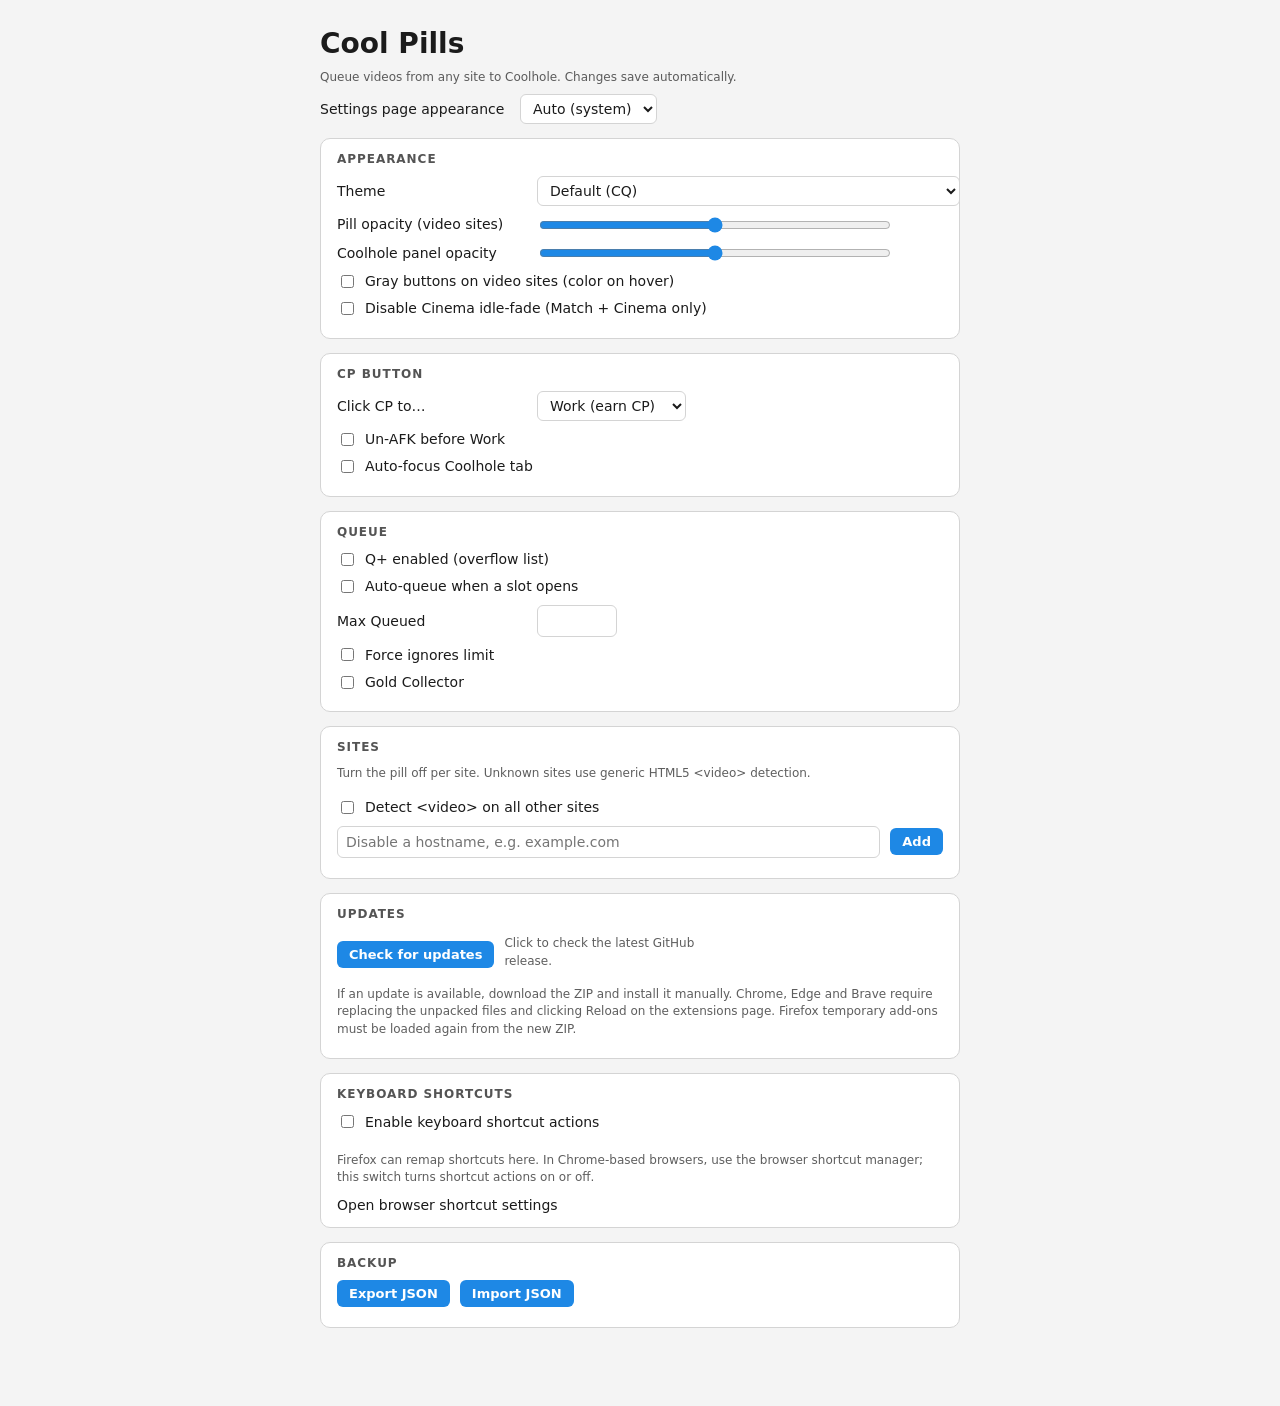
==== options.html @ 3862b857 "Add keyboard shortcut controls Co-authored-by: Copilot App <223556219+Copilot@users.noreply.github.c" ====
<!doctype html>
<html lang="en">
<head>
  <meta charset="utf-8">
  <title>Cool Pills — Settings</title>
  <meta name="viewport" content="width=device-width, initial-scale=1">
  <link rel="icon" href="icon32.png">
  <link rel="stylesheet" href="options.css">
</head>
<body>
  <main>
    <h1>Cool Pills</h1>
    <p class="sub">Queue videos from any site to Coolhole. Changes save automatically.</p>
    <label class="row"><span>Settings page appearance</span>
      <select id="uiMode"><option value="auto">Auto (system)</option><option value="light">Light</option><option value="dark">Dark</option></select></label>

    <section>
      <h2>Appearance</h2>
      <label class="row"><span>Theme</span>
        <select id="theme">
          <option value="default">Default (CQ)</option>
          <option value="steam">Old Steam</option>
          <option value="cobra">King Cobra</option>
          <option value="match">Match Coolhole (incl. Battle.net, Cinema, Black Spring)</option>
        </select>
      </label>
      <label class="row"><span>Pill opacity (video sites)</span>
        <input type="range" id="ytOpacity" min="10" max="100" step="1"><output id="ytOpacityV"></output></label>
      <label class="row"><span>Coolhole panel opacity</span>
        <input type="range" id="holeOpacity" min="0" max="100" step="1"><output id="holeOpacityV"></output></label>
      <label class="check"><input type="checkbox" id="grayButtons"> Gray buttons on video sites (color on hover)</label>
      <label class="check"><input type="checkbox" id="disableCinemaIdleHide"> Disable Cinema idle-fade (Match + Cinema only)</label>
    </section>

    <section>
      <h2>CP button</h2>
      <label class="row"><span>Click CP to…</span>
        <select id="cpMode">
          <option value="work">Work (earn CP)</option>
          <option value="qplus">Queue to Q+</option>
          <option value="schedule">Schedule to Q+</option>
        </select>
      </label>
      <label class="check"><input type="checkbox" id="unAfk"> Un-AFK before Work</label>
      <label class="check"><input type="checkbox" id="autoFocus"> Auto-focus Coolhole tab</label>
    </section>

    <section>
      <h2>Queue</h2>
      <label class="check"><input type="checkbox" id="qPlusEnabled"> Q+ enabled (overflow list)</label>
      <label class="check"><input type="checkbox" id="autoQueue"> Auto-queue when a slot opens</label>
      <label class="row"><span>Max Queued</span><input type="number" id="maxQueued" min="1" max="99" step="1"></label>
      <label class="check"><input type="checkbox" id="forceIgnoreLimit"> Force ignores limit</label>
      <label class="check"><input type="checkbox" id="goldChatHist"> Gold Collector</label>
    </section>

    <section>
      <h2>Sites</h2>
      <p class="hint">Turn the pill off per site. Unknown sites use generic HTML5 &lt;video&gt; detection.</p>
      <div id="sites"></div>
      <label class="check"><input type="checkbox" id="genericEnabled"> Detect &lt;video&gt; on all other sites</label>
      <div class="row">
        <input type="text" id="siteInput" placeholder="Disable a hostname, e.g. example.com">
        <button id="siteAdd" type="button">Add</button>
      </div>
      <ul id="siteList"></ul>
    </section>

    <section>
      <h2>Updates</h2>
      <div class="row">
        <button id="checkUpdates" type="button">Check for updates</button>
        <span id="updateStatus" class="hint" role="status" aria-live="polite">Click to check the latest GitHub release.</span>
      </div>
      <p class="hint">If an update is available, download the ZIP and install it manually. Chrome, Edge and Brave require replacing the unpacked files and clicking Reload on the extensions page. Firefox temporary add-ons must be loaded again from the new ZIP.</p>
      <div id="updateLink"></div>
    </section>

    <section>
      <h2>Keyboard shortcuts</h2>
      <label class="check"><input type="checkbox" id="keyboardShortcutsEnabled"> Enable keyboard shortcut actions</label>
      <div id="shortcutControls"></div>
      <p id="shortcutStatus" class="hint" role="status" aria-live="polite"></p>
      <p class="hint" id="shortcutHelp">Firefox can remap shortcuts here. In Chrome-based browsers, use the browser shortcut manager; this switch turns shortcut actions on or off.</p>
      <a id="shortcutManager" target="_blank" rel="noopener">Open browser shortcut settings</a>
    </section>

    <section>
      <h2>Backup</h2>
      <div class="row">
        <button id="export" type="button">Export JSON</button>
        <button id="importBtn" type="button">Import JSON</button>
        <input type="file" id="importFile" accept="application/json" hidden>
      </div>
      <p id="status" class="hint"></p>
    </section>
  </main>
  <script src="storage.js"></script>
  <script src="adapters.js"></script>
  <script src="options.js"></script>
</body>
</html>
---- options.css ----
:root{--bg:#161616;--fg:#e8e8e8;--card:#202020;--edge:#383838;--accent:#1e88e5;--red:#c62828;color-scheme:dark}
:root[data-mode=light]{--bg:#f4f4f4;--fg:#1b1b1b;--card:#fff;--edge:#d4d4d4;color-scheme:light}
@media (prefers-color-scheme:light){:root:not([data-mode=dark]):not([data-mode=light]){--bg:#f4f4f4;--fg:#1b1b1b;--card:#fff;--edge:#d4d4d4;color-scheme:light}}
body{margin:0;background:var(--bg);color:var(--fg);font:14px/1.45 system-ui,sans-serif}
main{max-width:640px;margin:0 auto;padding:24px 16px 64px}
h1{margin:0 0 4px}.sub,.hint{opacity:.7;font-size:12px;margin:4px 0 8px}
section{background:var(--card);border:1px solid var(--edge);border-radius:10px;padding:12px 16px;margin:14px 0}
h2{font-size:12px;letter-spacing:.08em;text-transform:uppercase;margin:0 0 8px;opacity:.75}
.row{display:flex;align-items:center;gap:10px;margin:8px 0}
.row>span{flex:0 0 190px}
.check{display:flex;align-items:center;gap:8px;margin:7px 0;cursor:pointer}
input[type=range]{flex:1;accent-color:var(--accent)}
input[type=text],input[type=number],select{background:var(--card);color:var(--fg);border:1px solid var(--edge);border-radius:6px;padding:5px 8px;font:inherit}
select option{background-color:var(--card);color:var(--fg)}
input[type=text]{flex:1}
output{min-width:40px;text-align:right}
button{border:0;border-radius:6px;padding:6px 12px;background:var(--accent);color:#fff;font:600 13px system-ui;cursor:pointer}
button.danger{background:var(--red)}
#updateLink{margin-top:8px}
#updateLink a{color:var(--accent);font-weight:600}
ul{list-style:none;padding:0;margin:6px 0}
li{display:flex;justify-content:space-between;align-items:center;padding:4px 0;border-bottom:1px solid var(--edge)}
li button{padding:2px 8px}
code{background:rgba(128,128,128,.2);padding:1px 5px;border-radius:4px}
#sites{display:grid;grid-template-columns:repeat(auto-fill,minmax(150px,1fr));gap:2px 12px}
#shortcutControls{display:grid;gap:6px;margin:10px 0}
.shortcut-row{display:flex;align-items:center;gap:10px}
.shortcut-row>span{flex:1}
.shortcut-row button{min-width:150px}
.shortcut-row button.recording{background:var(--red)}
button:disabled,input:disabled{opacity:.55;cursor:not-allowed}
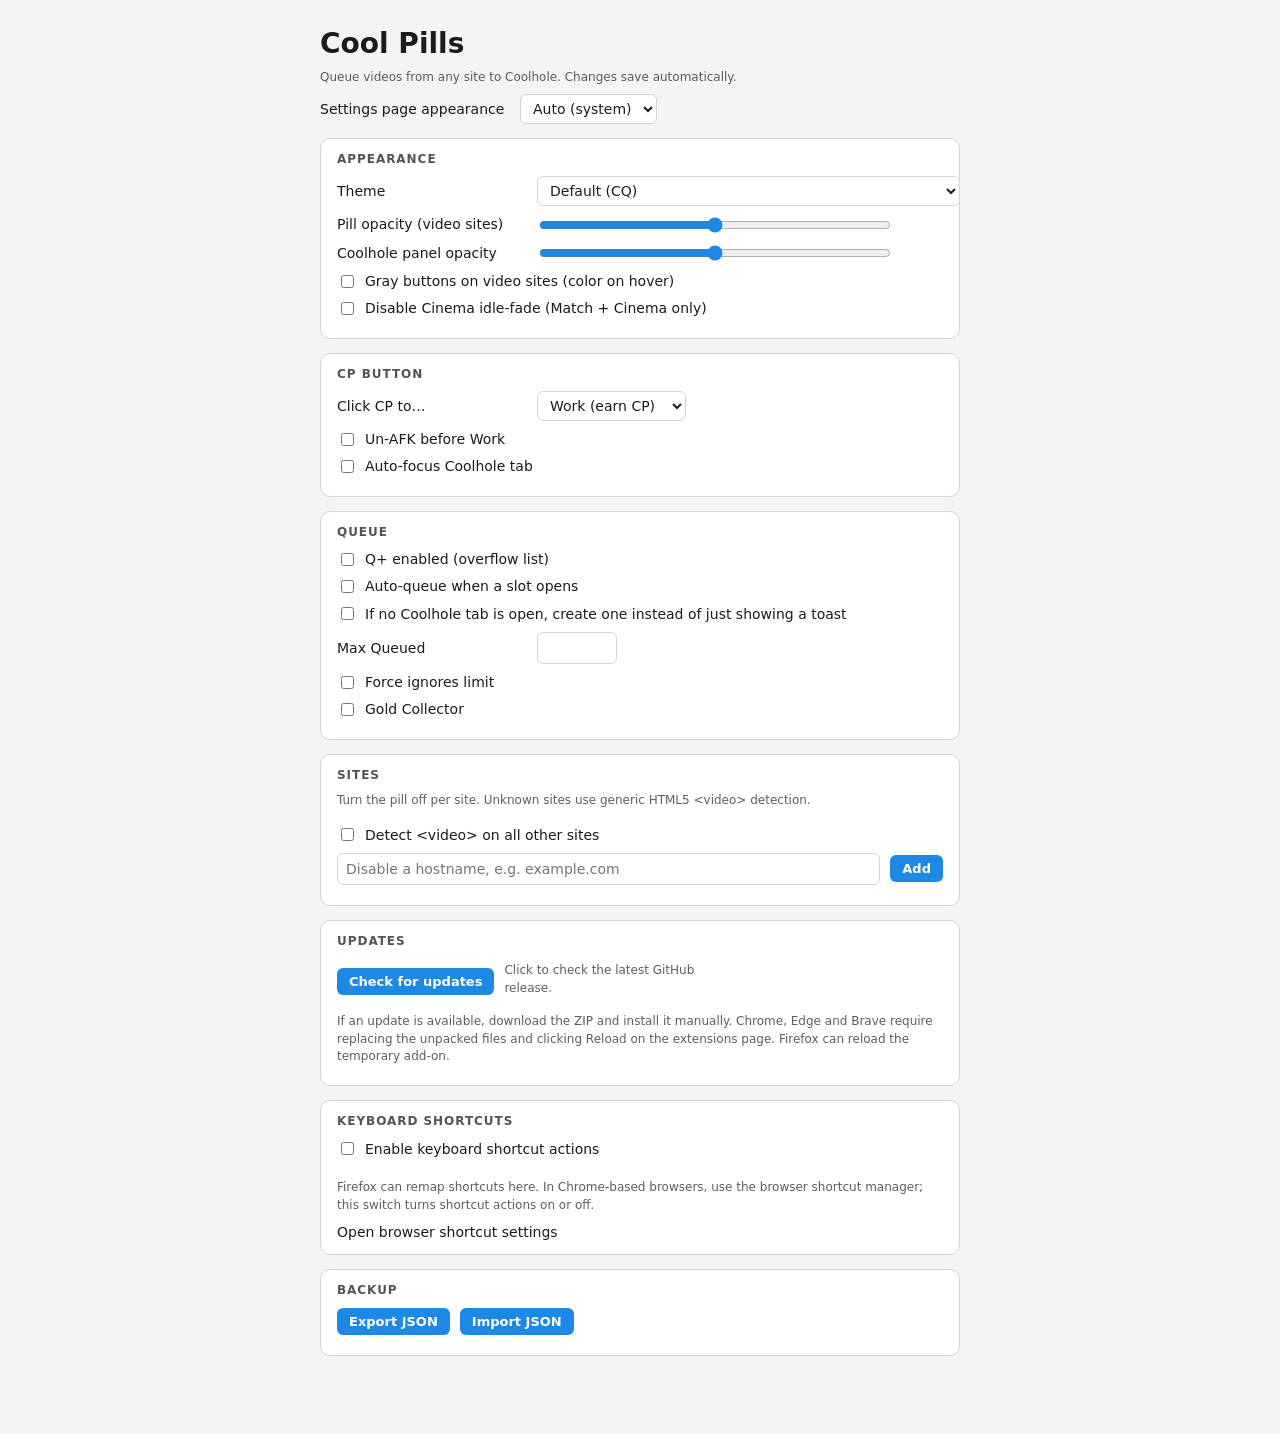
==== commit a0af9b34: "Add the new no-tab/launch toggle to the queue settings UI" ====
--- a/options.html
+++ b/options.html
@@ -49,6 +49,7 @@
       <h2>Queue</h2>
       <label class="check"><input type="checkbox" id="qPlusEnabled"> Q+ enabled (overflow list)</label>
       <label class="check"><input type="checkbox" id="autoQueue"> Auto-queue when a slot opens</label>
+      <label class="check"><input type="checkbox" id="openNewCoolholeTab"> If no Coolhole tab is open, create one instead of just showing a toast</label>
       <label class="row"><span>Max Queued</span><input type="number" id="maxQueued" min="1" max="99" step="1"></label>
       <label class="check"><input type="checkbox" id="forceIgnoreLimit"> Force ignores limit</label>
       <label class="check"><input type="checkbox" id="goldChatHist"> Gold Collector</label>
@@ -72,7 +73,7 @@
         <button id="checkUpdates" type="button">Check for updates</button>
         <span id="updateStatus" class="hint" role="status" aria-live="polite">Click to check the latest GitHub release.</span>
       </div>
-      <p class="hint">If an update is available, download the ZIP and install it manually. Chrome, Edge and Brave require replacing the unpacked files and clicking Reload on the extensions page. Firefox temporary add-ons must be loaded again from the new ZIP.</p>
+      <p class="hint">If an update is available, download the ZIP and install it manually. Chrome, Edge and Brave require replacing the unpacked files and clicking Reload on the extensions page. Firefox can reload the temporary add-on.</p>
       <div id="updateLink"></div>
     </section>
 
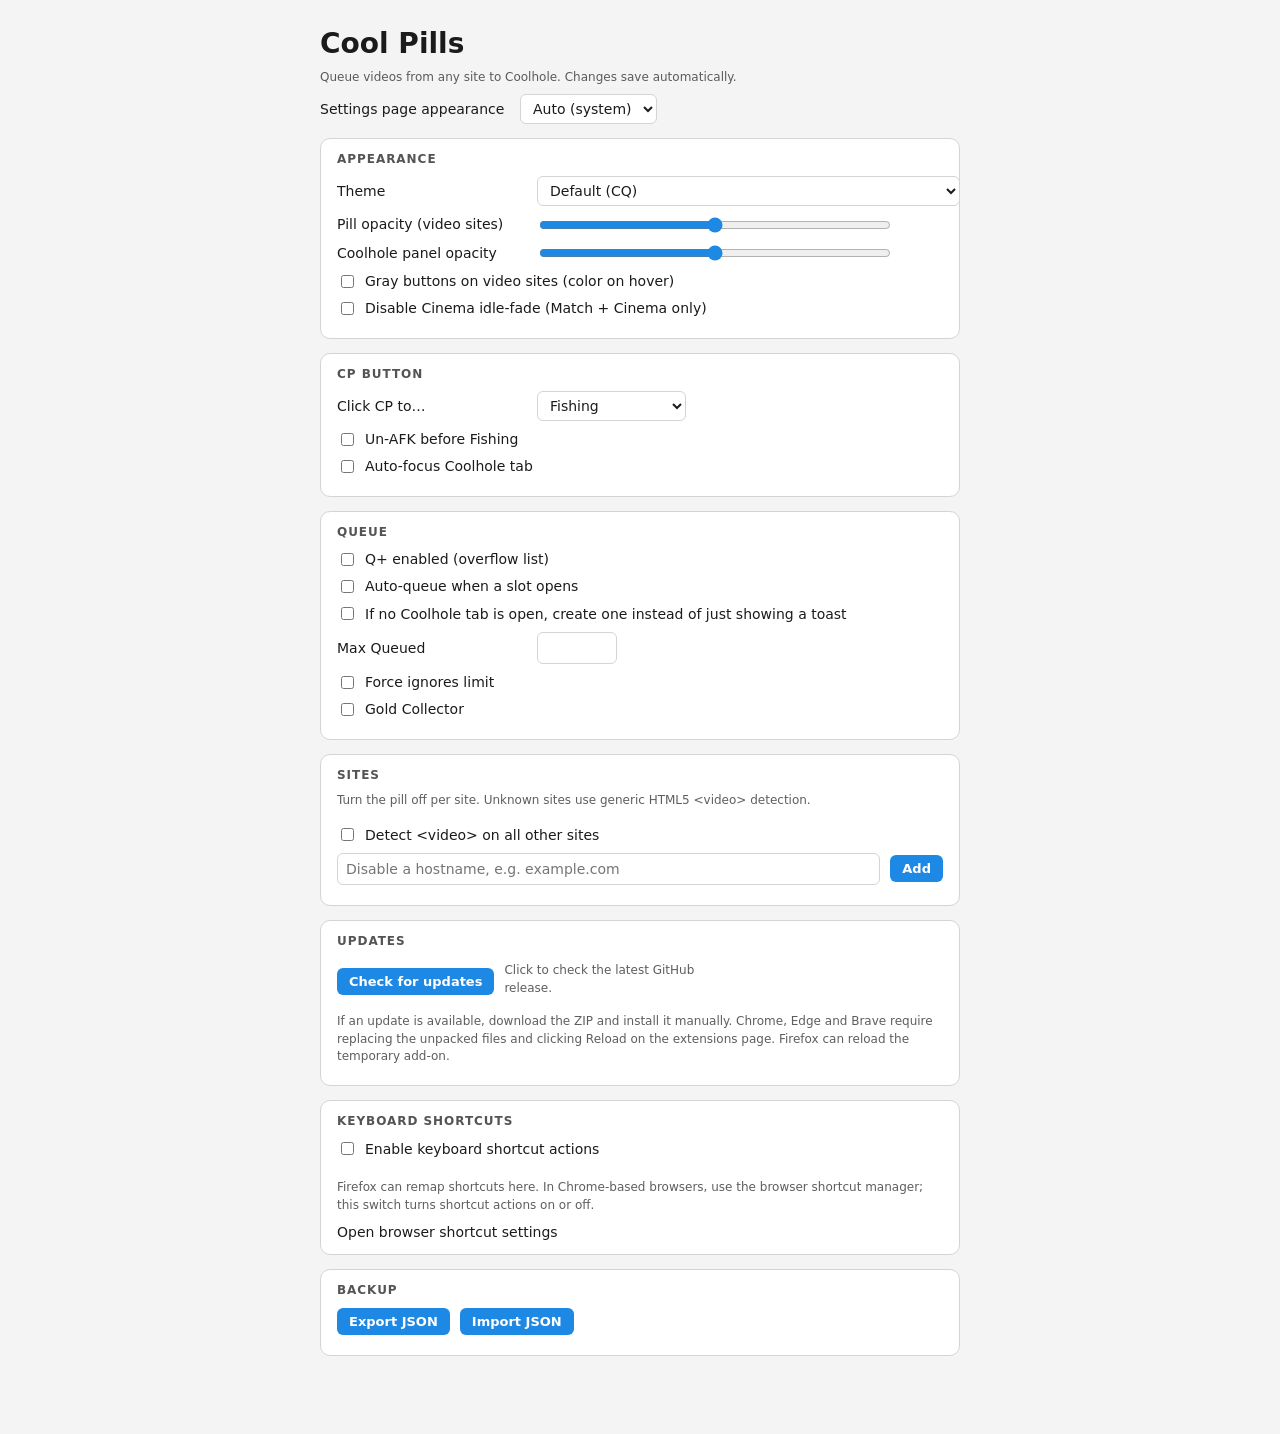
==== commit 27d80a61: "Replace Work with Fishing (auto-hook), bump to 3.1.7 Co-authored-by: asoapyoid <335789581+asoapyoid@" ====
--- a/options.html
+++ b/options.html
@@ -36,12 +36,12 @@
       <h2>CP button</h2>
       <label class="row"><span>Click CP to…</span>
         <select id="cpMode">
-          <option value="work">Work (earn CP)</option>
+          <option value="work">Fishing</option>
           <option value="qplus">Queue to Q+</option>
           <option value="schedule">Schedule to Q+</option>
         </select>
       </label>
-      <label class="check"><input type="checkbox" id="unAfk"> Un-AFK before Work</label>
+      <label class="check"><input type="checkbox" id="unAfk"> Un-AFK before Fishing</label>
       <label class="check"><input type="checkbox" id="autoFocus"> Auto-focus Coolhole tab</label>
     </section>
 
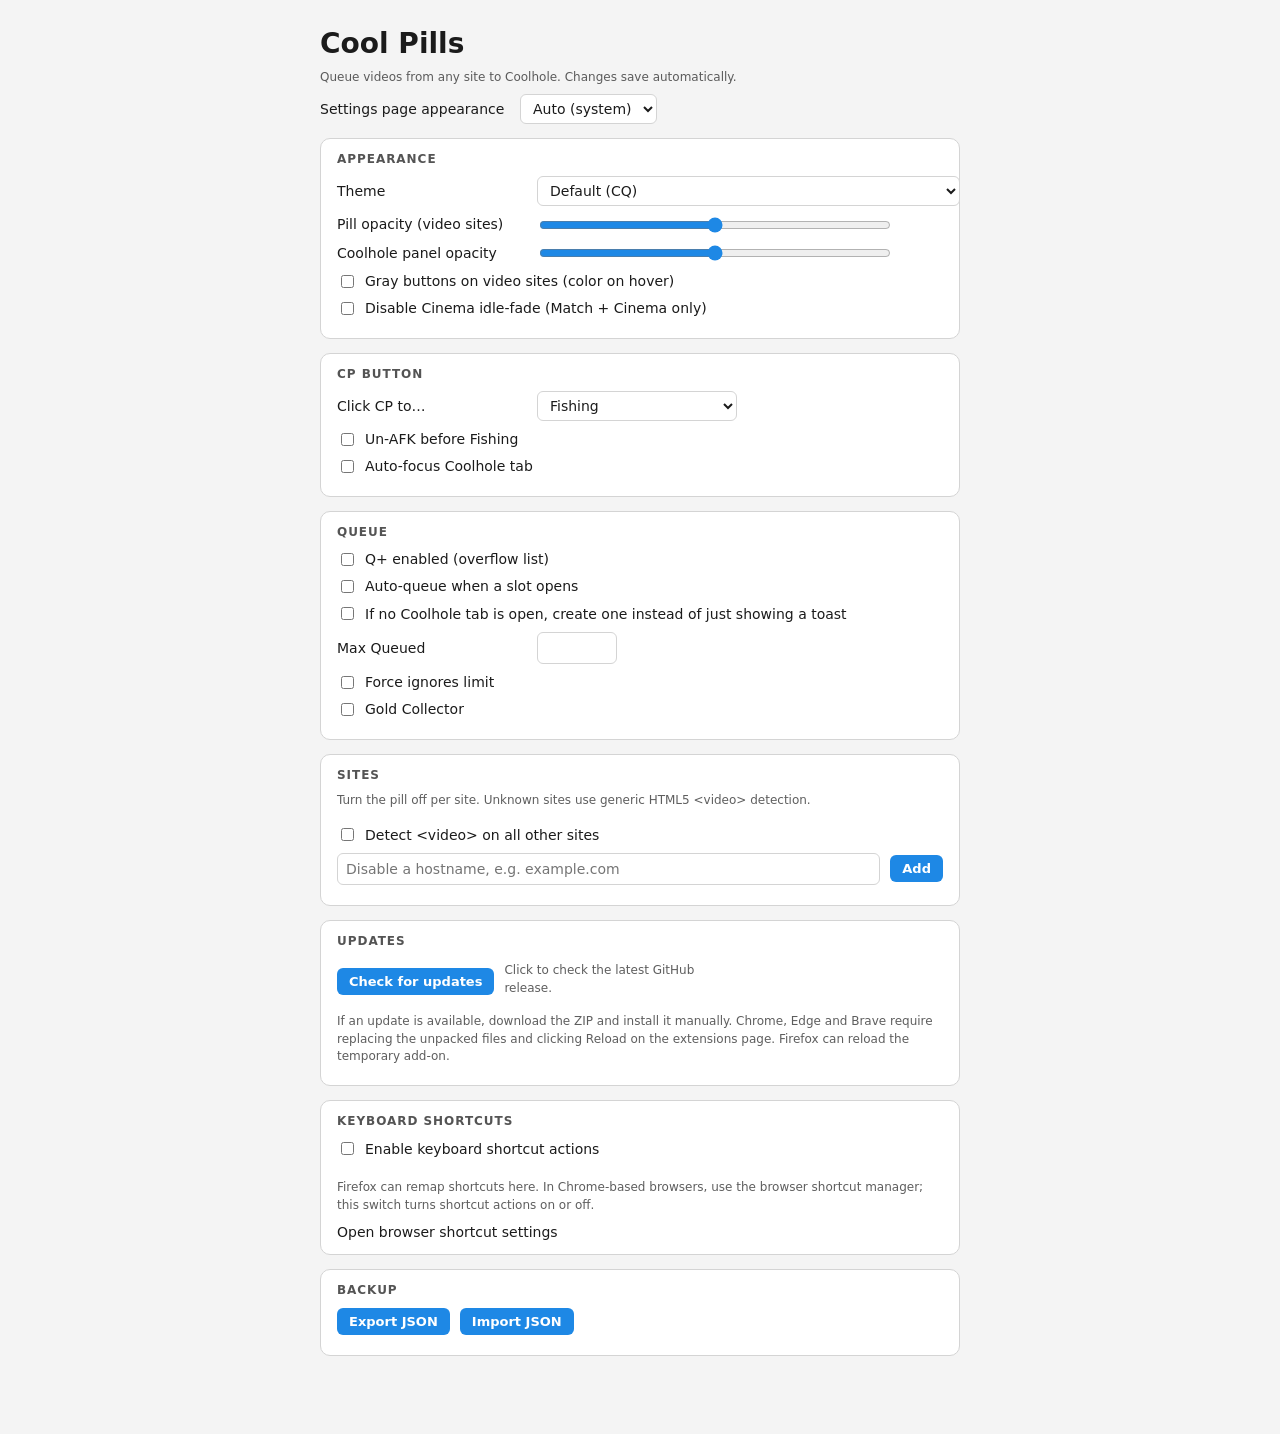
==== commit 87ab203c: "Add CP modes: None, Copy link, Open Coolhole, Custom (experimental) Co-authored-by: asoapyoid <33578" ====
--- a/options.html
+++ b/options.html
@@ -39,8 +39,16 @@
           <option value="work">Fishing</option>
           <option value="qplus">Queue to Q+</option>
           <option value="schedule">Schedule to Q+</option>
+          <option value="copy">Copy video link</option>
+          <option value="open">Open / focus Coolhole</option>
+          <option value="none">None (do nothing)</option>
+          <option value="custom">Custom (experimental)</option>
         </select>
       </label>
+      <div id="customBox" hidden>
+        <p class="hint">Custom (experimental): one CSS selector per line (max 10). When you click CP, each matching element on your Coolhole tab is clicked in order, for example <code>#btn-store</code> or <code>#rail-town</code>. No code is run.</p>
+        <textarea id="cpCustomSteps" rows="4" maxlength="1000" spellcheck="false" placeholder="#btn-store"></textarea>
+      </div>
       <label class="check"><input type="checkbox" id="unAfk"> Un-AFK before Fishing</label>
       <label class="check"><input type="checkbox" id="autoFocus"> Auto-focus Coolhole tab</label>
     </section>
--- a/options.css
+++ b/options.css
@@ -13,6 +13,7 @@
 input[type=text],input[type=number],select{background:var(--card);color:var(--fg);border:1px solid var(--edge);border-radius:6px;padding:5px 8px;font:inherit}
 select option{background-color:var(--card);color:var(--fg)}
 input[type=text]{flex:1}
+textarea{width:100%;box-sizing:border-box;background:var(--card);color:var(--fg);border:1px solid var(--edge);border-radius:6px;padding:5px 8px;font:12px ui-monospace,Menlo,Consolas,monospace}
 output{min-width:40px;text-align:right}
 button{border:0;border-radius:6px;padding:6px 12px;background:var(--accent);color:#fff;font:600 13px system-ui;cursor:pointer}
 button.danger{background:var(--red)}
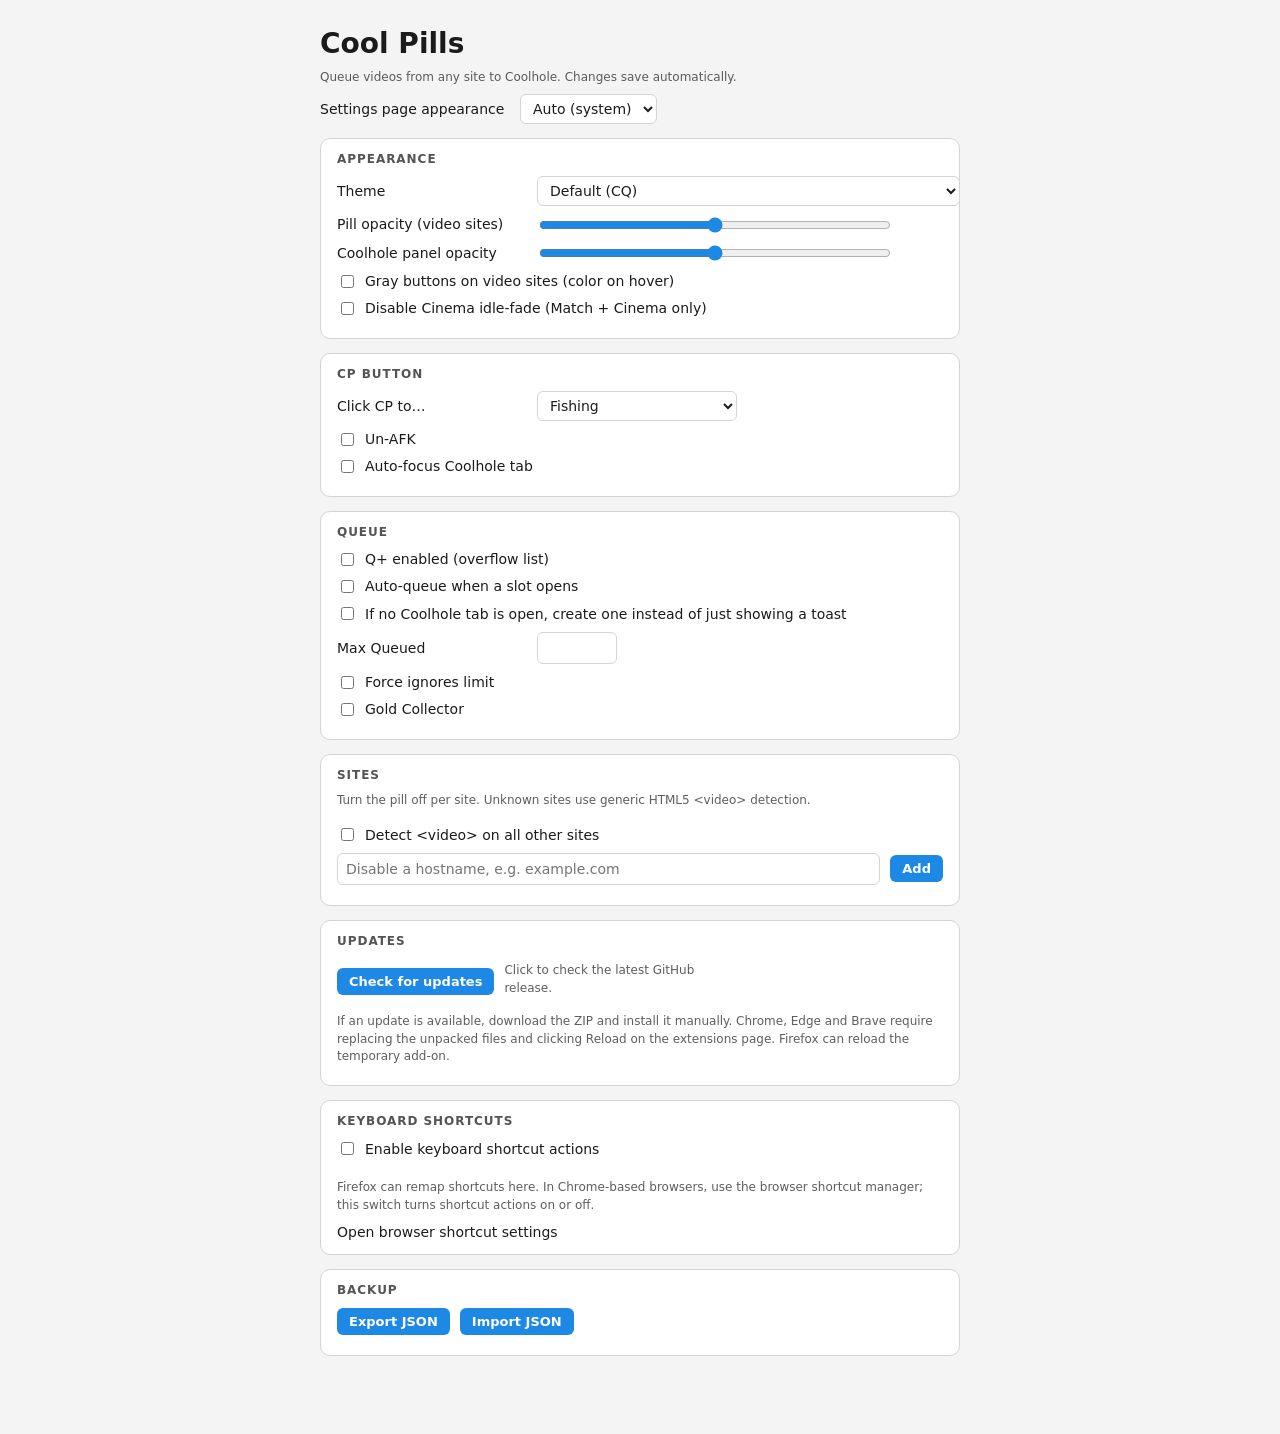
==== commit d2ffcbed: "Rename option to Un-AFK and apply to Fishing and Custom CP Co-authored-by: asoapyoid <335789581+asoa" ====
--- a/options.html
+++ b/options.html
@@ -49,7 +49,7 @@
         <p class="hint">Custom (experimental): one CSS selector per line (max 10). When you click CP, each matching element on your Coolhole tab is clicked in order, for example <code>#btn-store</code> or <code>#rail-town</code>. No code is run.</p>
         <textarea id="cpCustomSteps" rows="4" maxlength="1000" spellcheck="false" placeholder="#btn-store"></textarea>
       </div>
-      <label class="check"><input type="checkbox" id="unAfk"> Un-AFK before Fishing</label>
+      <label class="check"><input type="checkbox" id="unAfk"> Un-AFK</label>
       <label class="check"><input type="checkbox" id="autoFocus"> Auto-focus Coolhole tab</label>
     </section>
 
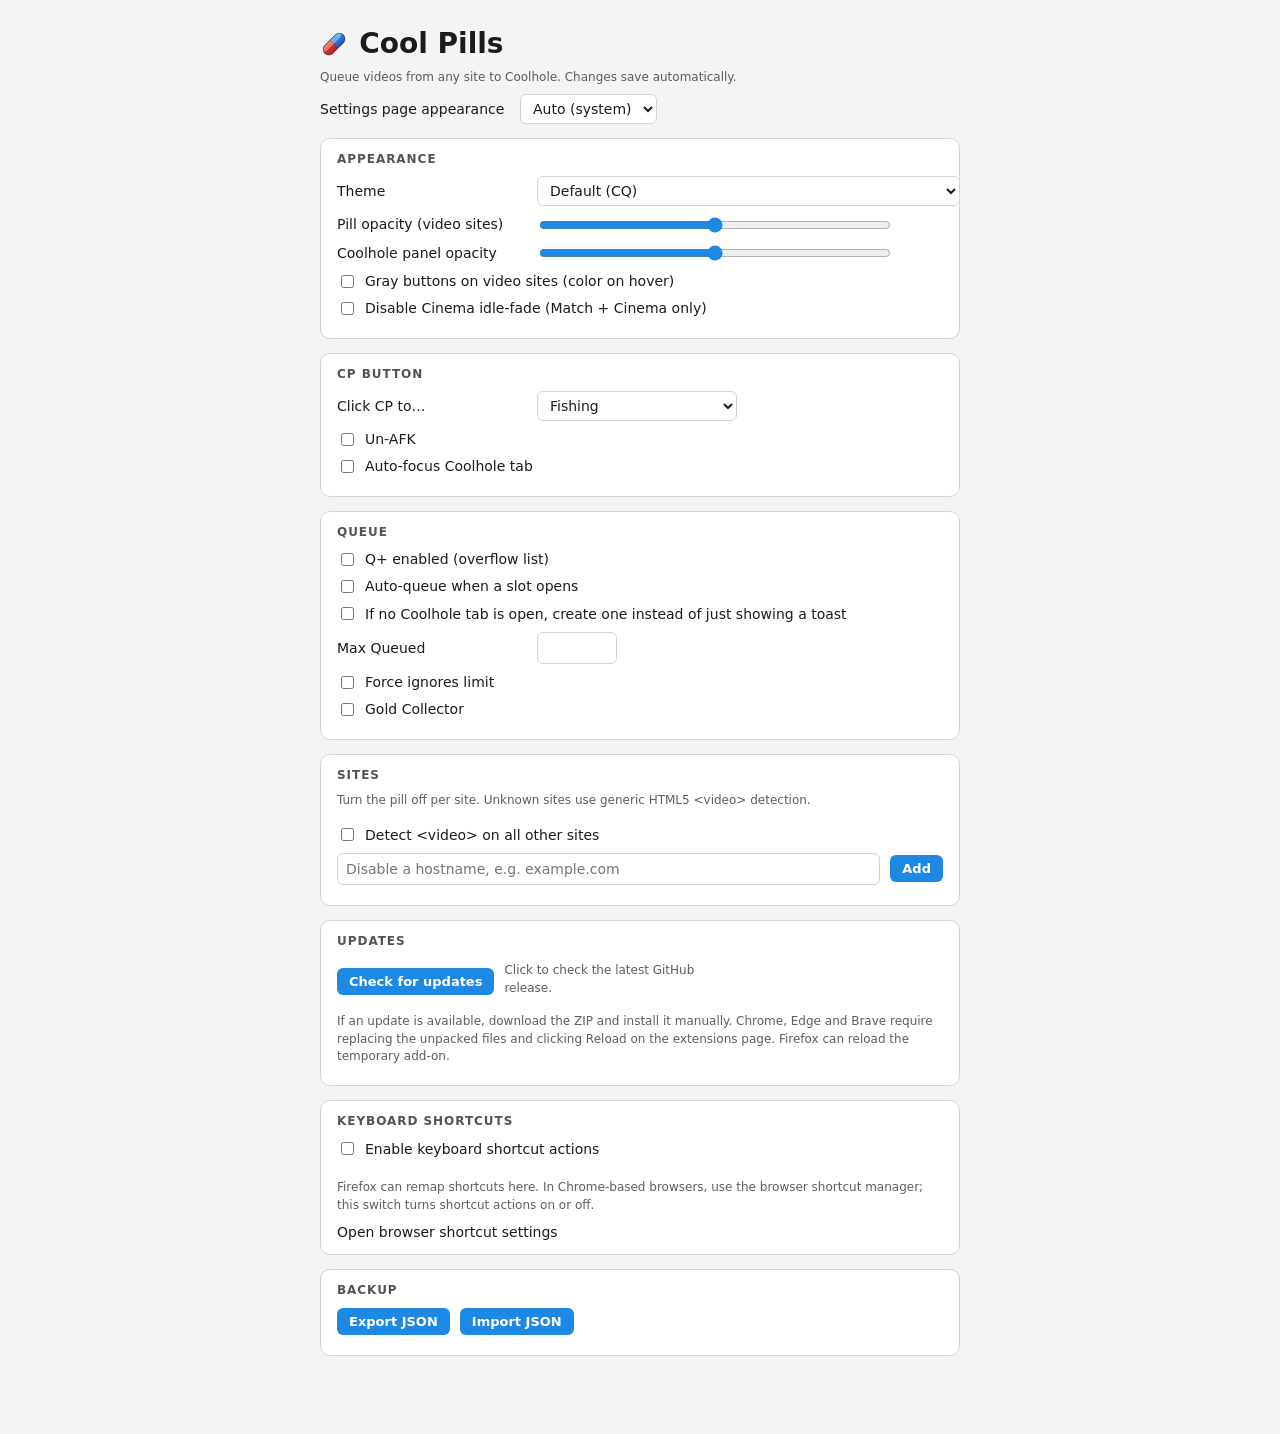
==== commit 0059fc6f: "Add logo before Cool Pills title on options page Co-authored-by: asoapyoid <335789581+asoapyoid@user" ====
--- a/options.html
+++ b/options.html
@@ -9,7 +9,7 @@
 </head>
 <body>
   <main>
-    <h1>Cool Pills</h1>
+    <h1><img class="logo" src="icon48.png" alt="" width="32" height="32">Cool Pills</h1>
     <p class="sub">Queue videos from any site to Coolhole. Changes save automatically.</p>
     <label class="row"><span>Settings page appearance</span>
       <select id="uiMode"><option value="auto">Auto (system)</option><option value="light">Light</option><option value="dark">Dark</option></select></label>
--- a/options.css
+++ b/options.css
@@ -3,7 +3,7 @@
 @media (prefers-color-scheme:light){:root:not([data-mode=dark]):not([data-mode=light]){--bg:#f4f4f4;--fg:#1b1b1b;--card:#fff;--edge:#d4d4d4;color-scheme:light}}
 body{margin:0;background:var(--bg);color:var(--fg);font:14px/1.45 system-ui,sans-serif}
 main{max-width:640px;margin:0 auto;padding:24px 16px 64px}
-h1{margin:0 0 4px}.sub,.hint{opacity:.7;font-size:12px;margin:4px 0 8px}
+h1{margin:0 0 4px;display:flex;align-items:center;gap:.4em}h1 .logo{height:1em;width:1em;object-fit:contain}.sub,.hint{opacity:.7;font-size:12px;margin:4px 0 8px}
 section{background:var(--card);border:1px solid var(--edge);border-radius:10px;padding:12px 16px;margin:14px 0}
 h2{font-size:12px;letter-spacing:.08em;text-transform:uppercase;margin:0 0 8px;opacity:.75}
 .row{display:flex;align-items:center;gap:10px;margin:8px 0}
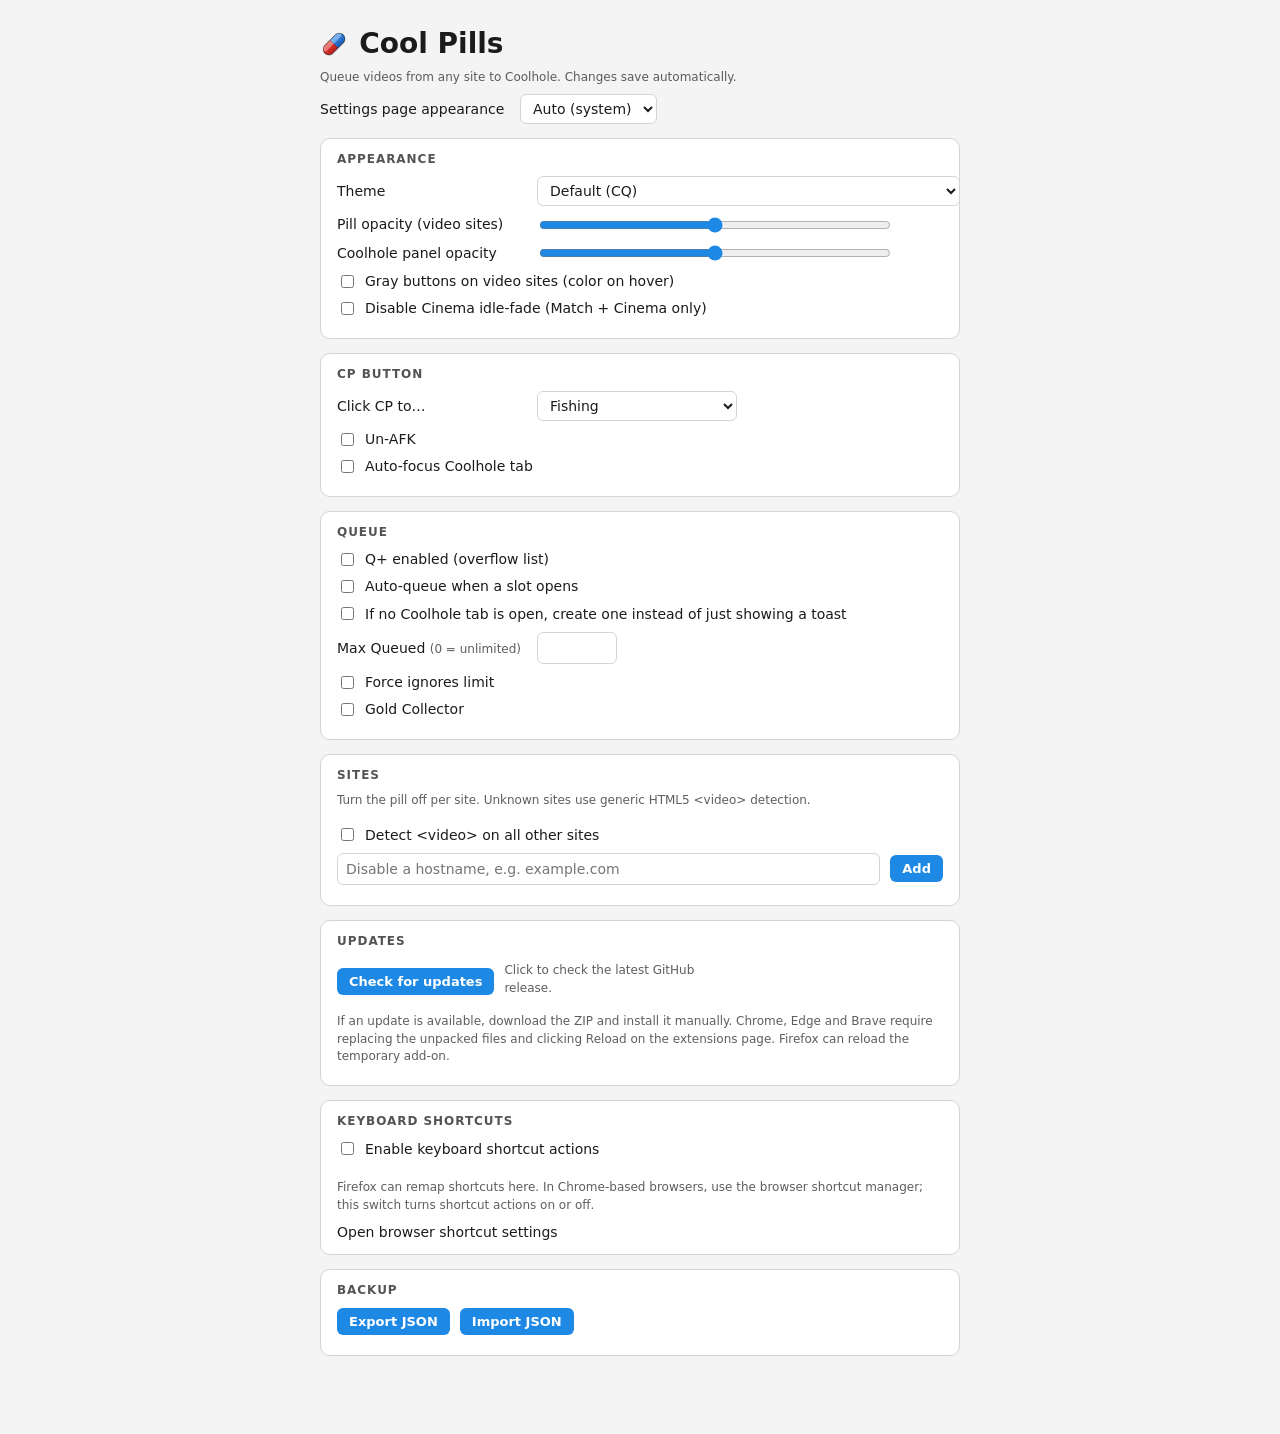
==== commit aab649e3: "Max Queued 0 means unlimited Co-authored-by: asoapyoid <335789581+asoapyoid@users.noreply.github.com" ====
--- a/options.html
+++ b/options.html
@@ -58,7 +58,7 @@
       <label class="check"><input type="checkbox" id="qPlusEnabled"> Q+ enabled (overflow list)</label>
       <label class="check"><input type="checkbox" id="autoQueue"> Auto-queue when a slot opens</label>
       <label class="check"><input type="checkbox" id="openNewCoolholeTab"> If no Coolhole tab is open, create one instead of just showing a toast</label>
-      <label class="row"><span>Max Queued</span><input type="number" id="maxQueued" min="1" max="99" step="1"></label>
+      <label class="row"><span>Max Queued <small class="hint">(0 = unlimited)</small></span><input type="number" id="maxQueued" min="0" max="99" step="1"></label>
       <label class="check"><input type="checkbox" id="forceIgnoreLimit"> Force ignores limit</label>
       <label class="check"><input type="checkbox" id="goldChatHist"> Gold Collector</label>
     </section>
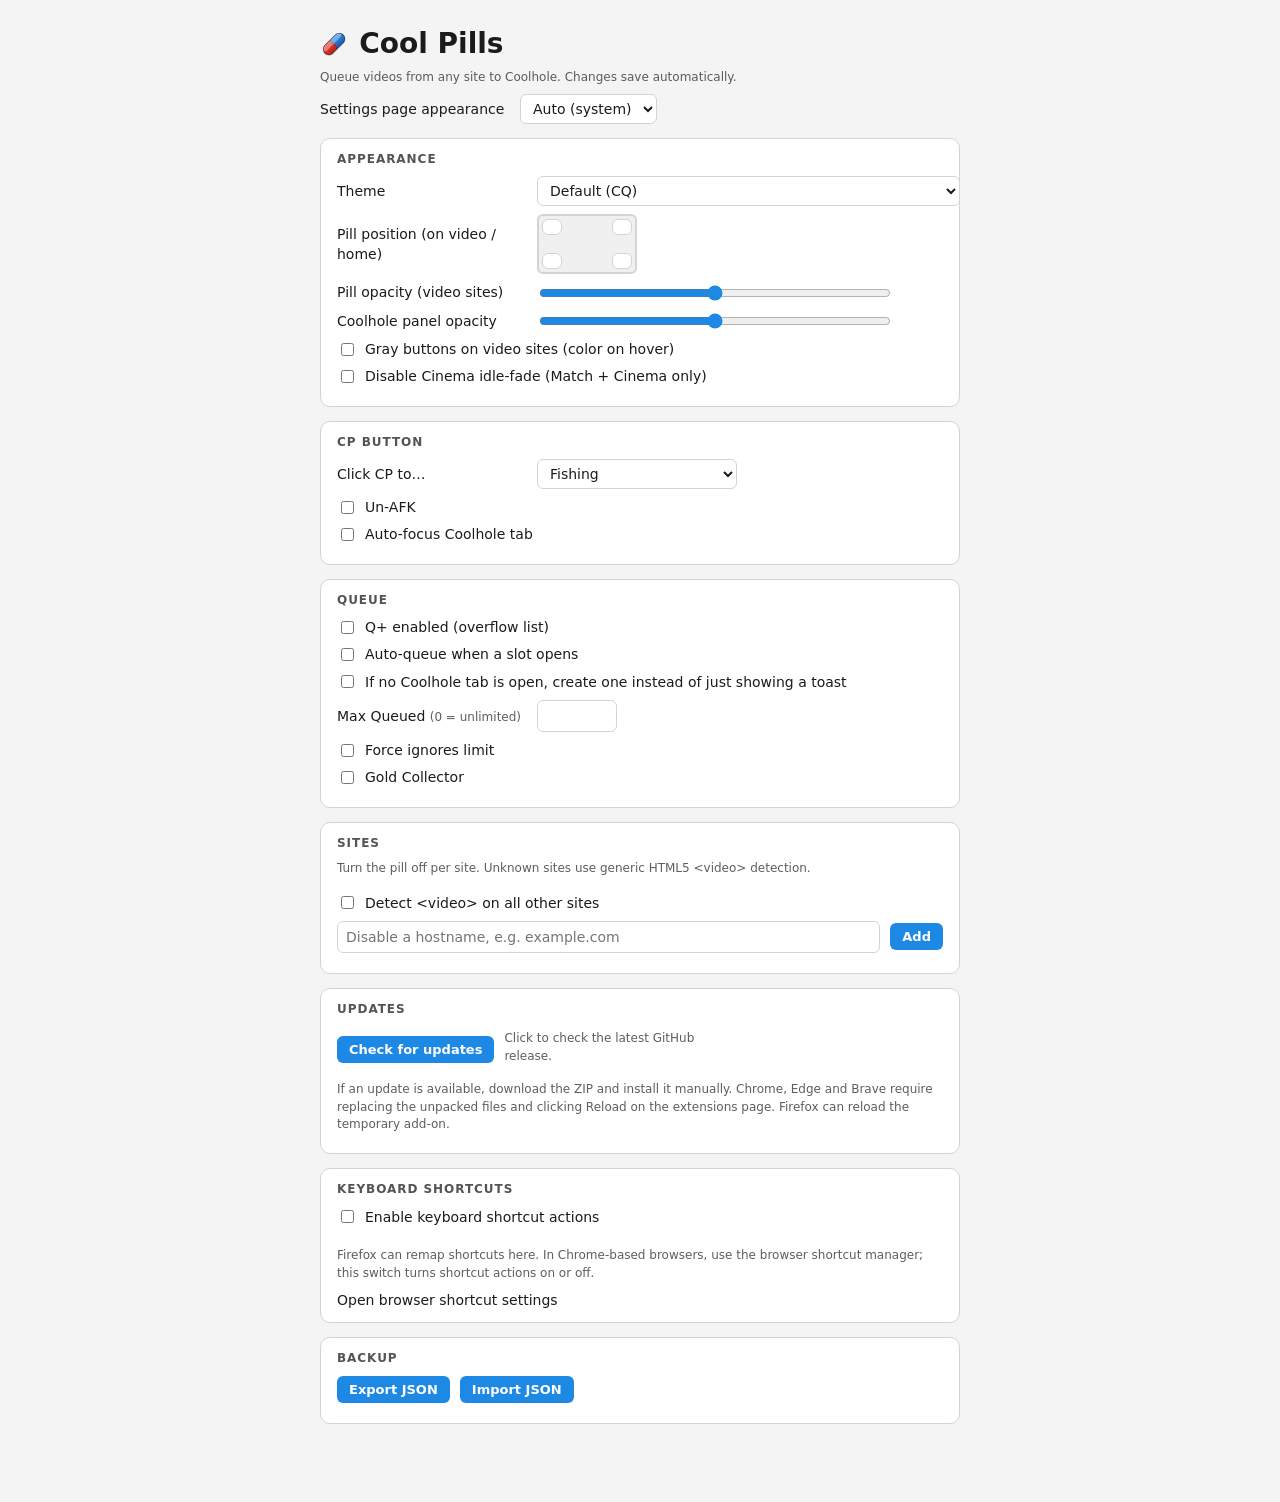
==== commit bb487f8a: "Apply remaining changes Co-authored-by: asoapyoid <335789581+asoapyoid@users.noreply.github.com>" ====
--- a/options.html
+++ b/options.html
@@ -24,6 +24,13 @@
           <option value="match">Match Coolhole (incl. Battle.net, Cinema, Black Spring)</option>
         </select>
       </label>
+      <div class="row"><span>Pill position (on video / home)</span>
+        <div id="pillCorner" class="corner-pick" role="radiogroup" aria-label="Pill position">
+          <button type="button" data-corner="top-left" role="radio" aria-label="Top left" title="Top left"></button>
+          <button type="button" data-corner="top-right" role="radio" aria-label="Top right" title="Top right"></button>
+          <button type="button" data-corner="bottom-left" role="radio" aria-label="Bottom left" title="Bottom left"></button>
+          <button type="button" data-corner="bottom-right" role="radio" aria-label="Bottom right" title="Bottom right"></button>
+        </div></div>
       <label class="row"><span>Pill opacity (video sites)</span>
         <input type="range" id="ytOpacity" min="10" max="100" step="1"><output id="ytOpacityV"></output></label>
       <label class="row"><span>Coolhole panel opacity</span>
--- a/options.css
+++ b/options.css
@@ -30,3 +30,10 @@
 .shortcut-row button{min-width:150px}
 .shortcut-row button.recording{background:var(--red)}
 button:disabled,input:disabled{opacity:.55;cursor:not-allowed}
+.corner-pick{position:relative;width:96px;height:56px;border:2px solid var(--edge);border-radius:6px;background:rgba(128,128,128,.12)}
+.corner-pick button{position:absolute;width:20px;height:16px;padding:0;border:1px solid var(--edge);background:var(--card)}
+.corner-pick button.active{background:var(--accent);border-color:var(--accent)}
+.corner-pick [data-corner=top-left]{top:3px;left:3px}
+.corner-pick [data-corner=top-right]{top:3px;right:3px}
+.corner-pick [data-corner=bottom-left]{bottom:3px;left:3px}
+.corner-pick [data-corner=bottom-right]{bottom:3px;right:3px}
